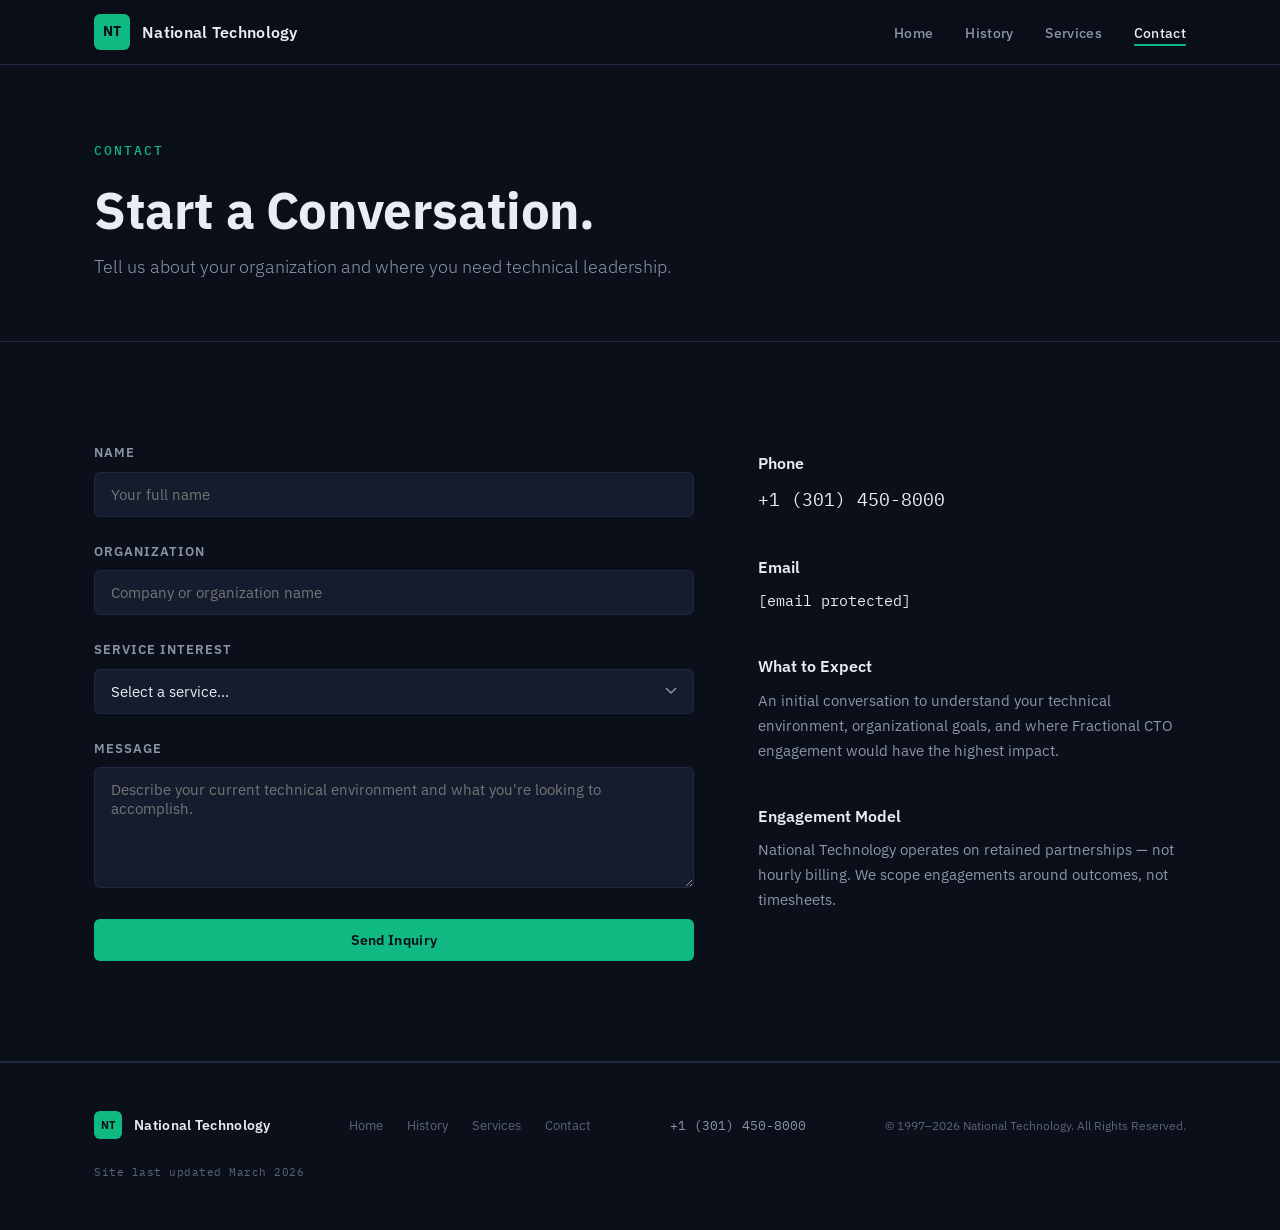
==== contact.html @ 27f22a54 "Add files via upload" ====
<!DOCTYPE html>
<html lang="en">
<head>
    <meta charset="UTF-8">
    <meta name="viewport" content="width=device-width, initial-scale=1.0">
    <title>Contact | National Technology</title>
    <meta name="description" content="Inquire about Fractional CTO services from National Technology.">
    <link rel="icon" type="image/svg+xml" href="favicon.svg">
    <link rel="preconnect" href="https://fonts.googleapis.com">
    <link rel="preconnect" href="https://fonts.gstatic.com" crossorigin>
    <link href="https://fonts.googleapis.com/css2?family=IBM+Plex+Sans:wght@300;400;500;600;700&family=IBM+Plex+Mono:wght@400;500&display=swap" rel="stylesheet">
    <link rel="stylesheet" href="styles.css">
</head>
<body>

    <!-- NAV -->
    <nav class="nav" id="nav">
        <div class="nav-inner">
            <a href="index.html" class="nav-logo">
                <span class="logo-mark">NT</span>
                <span class="logo-text">National Technology</span>
            </a>
            <button class="nav-toggle" id="navToggle" aria-label="Toggle navigation">
                <span></span><span></span><span></span>
            </button>
            <ul class="nav-links" id="navLinks">
                <li><a href="index.html">Home</a></li>
                <li><a href="history.html">History</a></li>
                <li><a href="services.html">Services</a></li>
                <li><a href="contact.html" class="active">Contact</a></li>
            </ul>
        </div>
    </nav>

    <!-- CONTACT HERO -->
    <section class="page-hero">
        <div class="container">
            <p class="hero-kicker">Contact</p>
            <h1 class="page-hero-title">Start a Conversation.</h1>
            <p class="page-hero-sub">Tell us about your organization and where you need technical leadership.</p>
        </div>
    </section>

    <!-- CONTACT FORM -->
    <section class="section contact-section">
        <div class="container">
            <div class="contact-grid">
                <div class="contact-form-wrap">
                    <form class="contact-form" id="contactForm" action="https://formspree.io/f/mqeywyep" method="POST">
                        <div class="form-group">
                            <label for="name">Name</label>
                            <input type="text" id="name" name="name" placeholder="Your full name" required>
                        </div>
                        <div class="form-group">
                            <label for="org">Organization</label>
                            <input type="text" id="org" name="organization" placeholder="Company or organization name">
                        </div>
                        <div class="form-group">
                            <label for="service">Service Interest</label>
                            <select id="service" name="service">
                                <option value="">Select a service&hellip;</option>
                                <option value="retrieval">Retrieval &amp; Verification Architecture</option>
                                <option value="modernization">Legacy Infrastructure &amp; Data Modernization</option>
                                <option value="architecture">Strategic System Architecture</option>
                                <option value="general">General Fractional CTO Inquiry</option>
                            </select>
                        </div>
                        <div class="form-group">
                            <label for="message">Message</label>
                            <textarea id="message" name="message" rows="5" placeholder="Describe your current technical environment and what you're looking to accomplish."></textarea>
                        </div>
                        <button type="submit" class="btn btn-primary btn-full">Send Inquiry</button>
                    </form>
                </div>
                <div class="contact-info">
                    <div class="contact-info-block">
                        <h3>Phone</h3>
                        <p><a href="tel:+13014508000" class="contact-phone">+1 (301) 450-8000</a></p>
                    </div>
                    <div class="contact-info-block">
                        <h3>Email</h3>
                        <p><a href="/cdn-cgi/l/email-protection#95f6fafbe1f4f6e1d5fbf4e1fcfafbf4f9e1f0f6fdfbfaf9faf2ecbbf6faf8" class="contact-email"><span class="__cf_email__" data-cfemail="8fece0e1fbeeecfbcfe1eefbe6e0e1eee3fbeaece7e1e0e3e0e8f6a1ece0e2">[email&#160;protected]</span></a></p>
                    </div>
                    <div class="contact-info-block">
                        <h3>What to Expect</h3>
                        <p>An initial conversation to understand your technical environment, organizational goals, and where Fractional CTO engagement would have the highest impact.</p>
                    </div>
                    <div class="contact-info-block">
                        <h3>Engagement Model</h3>
                        <p>National Technology operates on retained partnerships — not hourly billing. We scope engagements around outcomes, not timesheets.</p>
                    </div>
                </div>
            </div>
        </div>
    </section>

    <!-- FOOTER -->
    <footer class="footer">
        <div class="container footer-inner">
            <div class="footer-brand">
                <span class="logo-mark">NT</span>
                <span class="logo-text">National Technology</span>
            </div>
            <nav class="footer-links">
                <a href="index.html">Home</a>
                <a href="history.html">History</a>
                <a href="services.html">Services</a>
                <a href="contact.html">Contact</a>
            </nav>
            <p class="footer-phone"><a href="tel:+13014508000">+1 (301) 450-8000</a></p>
            <p class="footer-copy">&copy; 1997&ndash;2026 National Technology. All Rights Reserved.</p>
            <p class="footer-updated">Site last updated March 2026</p>
        </div>
    </footer>

    <script data-cfasync="false" src="/cdn-cgi/scripts/5c5dd728/cloudflare-static/email-decode.min.js"></script><script src="main.js"></script>
    <script>
        // Pre-select service from query param
        (function() {
            const params = new URLSearchParams(window.location.search);
            const service = params.get('service');
            if (service) {
                const select = document.getElementById('service');
                if (select) {
                    for (let opt of select.options
---- styles.css ----
/* ============================================
   National Technology — Styles
   Palette: Deep Navy / Slate / Emerald Accent
   ============================================ */

:root {
    --bg-primary: #0a0f1a;
    --bg-secondary: #0f1624;
    --bg-card: #141c2e;
    --bg-card-hover: #1a2540;
    --border: #1e2a45;
    --border-light: #283654;
    --text-primary: #e8ecf4;
    --text-secondary: #8b95a8;
    --text-dim: #5a6478;
    --accent: #10b981;
    --accent-dim: #065f46;
    --accent-glow: rgba(16, 185, 129, 0.15);
    --white: #ffffff;
    --font-sans: 'IBM Plex Sans', -apple-system, sans-serif;
    --font-mono: 'IBM Plex Mono', monospace;
}

/* RESET */
*, *::before, *::after { box-sizing: border-box; margin: 0; padding: 0; }
html { scroll-behavior: smooth; }
body {
    font-family: var(--font-sans);
    background: var(--bg-primary);
    color: var(--text-primary);
    line-height: 1.65;
    -webkit-font-smoothing: antialiased;
    overflow-x: hidden;
}
a { color: inherit; text-decoration: none; }
img { max-width: 100%; display: block; }

/* CONTAINER */
.container {
    max-width: 1140px;
    margin: 0 auto;
    padding: 0 24px;
}

/* ---- NAV ---- */
.nav {
    position: fixed;
    top: 0; left: 0; right: 0;
    z-index: 100;
    background: rgba(10, 15, 26, 0.85);
    backdrop-filter: blur(12px);
    border-bottom: 1px solid var(--border);
    transition: background 0.3s;
}
.nav-inner {
    max-width: 1140px;
    margin: 0 auto;
    padding: 0 24px;
    display: flex;
    align-items: center;
    justify-content: space-between;
    height: 64px;
}
.nav-logo {
    display: flex;
    align-items: center;
    gap: 12px;
}
.logo-mark {
    display: inline-flex;
    align-items: center;
    justify-content: center;
    width: 36px; height: 36px;
    background: var(--accent);
    color: var(--bg-primary);
    font-weight: 700;
    font-size: 14px;
    letter-spacing: 0.5px;
    border-radius: 6px;
}
.logo-text {
    font-weight: 600;
    font-size: 16px;
    letter-spacing: 0.3px;
}
.nav-links {
    display: flex;
    list-style: none;
    gap: 32px;
}
.nav-links a {
    font-size: 14px;
    font-weight: 500;
    color: var(--text-secondary);
    letter-spacing: 0.3px;
    transition: color 0.2s;
    position: relative;
}
.nav-links a:hover,
.nav-links a.active {
    color: var(--text-primary);
}
.nav-links a.active::after {
    content: '';
    position: absolute;
    bottom: -4px;
    left: 0; right: 0;
    height: 2px;
    background: var(--accent);
    border-radius: 1px;
}
.nav-toggle {
    display: none;
    flex-direction: column;
    gap: 5px;
    background: none;
    border: none;
    cursor: pointer;
    padding: 4px;
}
.nav-toggle span {
    display: block;
    width: 24px;
    height: 2px;
    background: var(--text-primary);
    border-radius: 1px;
    transition: 0.2s;
}

/* ---- BUTTONS ---- */
.btn {
    display: inline-flex;
    align-items: center;
    justify-content: center;
    padding: 12px 28px;
    font-family: var(--font-sans);
    font-size: 14px;
    font-weight: 600;
    letter-spacing: 0.3px;
    border-radius: 6px;
    border: none;
    cursor: pointer;
    transition: all 0.2s;
}
.btn-primary {
    background: var(--accent);
    color: var(--bg-primary);
}
.btn-primary:hover {
    background: #0fd993;
    box-shadow: 0 0 24px var(--accent-glow);
}
.btn-outline {
    background: transparent;
    color: var(--text-primary);
    border: 1px solid var(--border-light);
}
.btn-outline:hover {
    border-color: var(--accent);
    color: var(--accent);
}
.btn-full { width: 100%; }

/* ---- HERO (Home) ---- */
.hero {
    position: relative;
    min-height: 100vh;
    display: flex;
    align-items: center;
    padding-top: 64px;
    overflow: hidden;
}
.hero-bg {
    position: absolute;
    inset: 0;
    background:
        radial-gradient(ellipse 60% 50% at 20% 50%, rgba(16, 185, 129, 0.06), transparent),
        radial-gradient(ellipse 50% 60% at 80% 30%, rgba(16, 185, 129, 0.04), transparent);
}
.hero-grid-overlay {
    position: absolute;
    inset: 0;
    background-image:
        linear-gradient(var(--border) 1px, transparent 1px),
        linear-gradient(90deg, var(--border) 1px, transparent 1px);
    background-size: 80px 80px;
    opacity: 0.15;
    pointer-events: none;
}
.hero-content {
    position: relative;
    z-index: 2;
}
.hero-kicker {
    font-family: var(--font-mono);
    font-size: 13px;
    font-weight: 500;
    color: var(--accent);
    letter-spacing: 2px;
    text-transform: uppercase;
    margin-bottom: 20px;
}
.hero-title {
    font-size: clamp(2.4rem, 5.5vw, 4.2rem);
    font-weight: 700;
    line-height: 1.12;
    letter-spacing: -0.5px;
    margin-bottom: 20px;
}
.hero-sub {
    font-size: clamp(1rem, 2vw, 1.25rem);
    color: var(--text-secondary);
    font-weight: 300;
    margin-bottom: 40px;
    max-width: 540px;
}
.hero-ctas {
    display: flex;
    gap: 16px;
    flex-wrap: wrap;
}

/* ---- PAGE HERO (subpages) ---- */
.page-hero {
    padding: 140px 0 60px;
    border-bottom: 1px solid var(--border);
}
.page-hero-title {
    font-size: clamp(2rem, 4.5vw, 3.2rem);
    font-weight: 700;
    line-height: 1.15;
    letter-spacing: -0.4px;
    margin-bottom: 12px;
}
.page-hero-sub {
    font-size: 1.1rem;
    color: var(--text-secondary);
    font-weight: 300;
}

/* ---- SECTIONS ---- */
.section {
    padding: 100px 0;
    border-bottom: 1px solid var(--border);
}
.section-tag {
    display: inline-block;
    font-family: var(--font-mono);
    font-size: 12px;
    font-weight: 500;
    color: var(--accent);
    letter-spacing: 2px;
    text-transform: uppercase;
    margin-bottom: 16px;
}
.section-heading {
    font-size: clamp(1.6rem, 3.5vw, 2.4rem);
    font-weight: 700;
    line-height: 1.2;
    letter-spacing: -0.3px;
    margin-bottom: 48px;
}

/* ---- LEGACY ---- */
.legacy-grid {
    display: grid;
    grid-template-columns: 1fr 1.5fr;
    gap: 64px;
    align-items: start;
}
.legacy-body p {
    color: var(--text-secondary);
    font-size: 1.05rem;
    margin-bottom: 20px;
}
.legacy-stats {
    display: flex;
    gap: 48px;
    margin-top: 40px;
    padding-top: 32px;
    border-top: 1px solid var(--border);
}
.stat-num {
    display: block;
    font-size: 2rem;
    font-weight: 700;
    color: var(--text-primary);
    font-family: var(--font-mono);
}
.stat-label {
    font-size: 13px;
    color: var(--text-dim);
    letter-spacing: 0.5px;
    text-transform: uppercase;
}

/* ---- SERVICES GRID (Home preview) ---- */
.services-grid {
    display: grid;
    grid-template-columns: repeat(3, 1fr);
    gap: 24px;
    margin-bottom: 48px;
}
.service-card {
    background: var(--bg-card);
    border: 1px solid var(--border);
    border-radius: 8px;
    padding: 36px 28px;
    transition: all 0.25s;
}
.service-card:hover {
    background: var(--bg-card-hover);
    border-color: var(--border-light);
    transform: translateY(-2px);
}
.service-num {
    font-family: var(--font-mono);
    font-size: 12px;
    color: var(--accent);
    font-weight: 500;
    margin-bottom: 16px;
    display: block;
}
.service-card h3 {
    font-size: 1.15rem;
    font-weight: 600;
    margin-bottom: 12px;
    line-height: 1.3;
}
.service-card p {
    font-size: 0.95rem;
    color: var(--text-secondary);
    line-height: 1.6;
}
.services-cta {
    text-align: center;
}

/* ---- STATEMENT (History) ---- */
.statement-grid {
    max-width: 760px;
}
.statement-text {
    font-size: 1.15rem;
    line-height: 1.8;
    color: var(--text-secondary);
    border-left: 3px solid var(--accent);
    padding-left: 28px;
    font-style: normal;
}

/* ---- TIMELINE (History) ---- */
.timeline {
    position: relative;
    margin-top: 48px;
    padding-left: 40px;
}
.timeline-line {
    position: absolute;
    left: 7px;
    top: 8px;
    bottom: 8px;
    width: 2px;
    background: var(--border-light);
}
.timeline-item {
    position: relative;
    padding-bottom: 56px;
}
.timeline-item:last-child { padding-bottom: 0; }
.timeline-marker {
    position: absolute;
    left: -40px;
    top: 6px;
    width: 16px;
    height: 16px;
    border-radius: 50%;
    background: var(--bg-primary);
    border: 2px solid var(--accent);
    z-index: 2;
}
.timeline-range {
    font-family: var(--font-mono);
    font-size: 13px;
    color: var(--accent);
    font-weight: 500;
    letter-spacing: 1px;
}
.timeline-content {
    margin-top: 12px;
}
.timeline-content h3 {
    font-size: 1.2rem;
    font-weight: 600;
    margin-bottom: 8px;
}
.timeline-content p {
    color: var(--text-secondary);
    font-size: 0.95rem;
    max-width: 560px;
}

/* ---- SERVICES DETAIL (Services page) ---- */
.services-detail { padding-top: 80px; }
.service-detail-card {
    background: var(--bg-card);
    border: 1px solid var(--border);
    border-radius: 10px;
    padding: 48px;
    margin-bottom: 32px;
    transition: border-color 0.25s;
}
.service-detail-card:hover {
    border-color: var(--border-light);
}
.service-detail-head {
    display: flex;
    align-items: center;
    gap: 20px;
    margin-bottom: 28px;
}
.service-detail-head .service-num {
    margin-bottom: 0;
    font-size: 14px;
}
.service-detail-head h2 {
    font-size: 1.5rem;
    font-weight: 700;
}
.service-lead {
    font-size: 1.1rem;
    color: var(--text-secondary);
    margin-bottom: 32px;
    max-width: 640px;
}
.service-points {
    display: grid;
    grid-template-columns: 1fr 1fr;
    gap: 32px;
    margin-bottom: 32px;
}
.service-point h4 {
    font-size: 13px;
    font-weight: 600;
    text-transform: uppercase;
    letter-spacing: 1px;
    color: var(--accent);
    margin-bottom: 8px;
}
.service-point p {
    font-size: 0.95rem;
    color: var(--text-secondary);
    line-height: 1.65;
}

/* ---- CONTACT ---- */
.contact-grid {
    display: grid;
    grid-template-columns: 1.4fr 1fr;
    gap: 64px;
    align-items: start;
}
.form-group {
    margin-bottom: 24px;
}
.form-group label {
    display: block;
    font-size: 13px;
    font-weight: 600;
    text-transform: uppercase;
    letter-spacing: 1px;
    color: var(--text-secondary);
    margin-bottom: 8px;
}
.form-group input,
.form-group select,
.form-group textarea {
    width: 100%;
    padding: 12px 16px;
    font-family: var(--font-sans);
    font-size: 15px;
    color: var(--text-primary);
    background: var(--bg-card);
    border: 1px solid var(--border);
    border-radius: 6px;
    outline: none;
    transition: border-color 0.2s;
}
.form-group input:focus,
.form-group select:focus,
.form-group textarea:focus {
    border-color: var(--accent);
    box-shadow: 0 0 0 3px var(--accent-glow);
}
.form-group select {
    appearance: none;
    background-image: url("data:image/svg+xml,%3Csvg xmlns='http://www.w3.org/2000/svg' width='12' height='8'%3E%3Cpath d='M1 1l5 5 5-5' stroke='%238b95a8' stroke-width='1.5' fill='none'/%3E%3C/svg%3E");
    background-repeat: no-repeat;
    background-position: right 16px center;
    padding-right: 40px;
}
.form-group textarea {
    resize: vertical;
    min-height: 120px;
}
.form-note {
    margin-top: 16px;
    font-size: 13px;
    color: var(--text-dim);
    text-align: center;
}
.contact-info {
    padding-top: 8px;
}
.contact-info-block {
    margin-bottom: 40px;
}
.contact-info-block h3 {
    font-size: 1rem;
    font-weight: 600;
    margin-bottom: 8px;
}
.contact-info-block p {
    font-size: 0.95rem;
    color: var(--text-secondary);
    line-height: 1.65;
}

/* ---- CLIENT ENVIRONMENTS (History) ---- */
.environments-intro {
    font-size: 1rem;
    color: var(--text-secondary);
    max-width: 680px;
    margin-bottom: 48px;
    line-height: 1.7;
}
.env-grid {
    display: grid;
    grid-template-columns: repeat(3, 1fr);
    gap: 24px;
}
.env-card {
    background: var(--bg-card);
    border: 1px solid var(--border);
    border-radius: 8px;
    padding: 32px 24px;
    transition: all 0.25s;
}
.env-card:hover {
    background: var(--bg-card-hover);
    border-color: var(--border-light);
}
.env-icon {
    display: inline-block;
    color: var(--accent);
    font-size: 10px;
    margin-bottom: 14px;
}
.env-card h3 {
    font-size: 1.05rem;
    font-weight: 600;
    margin-bottom: 10px;
    line-height: 1.3;
}
.env-card p {
    font-size: 0.9rem;
    color: var(--text-secondary);
    line-height: 1.65;
}

.contact-phone {
    font-family: var(--font-mono);
    font-size: 1.1rem;
    color: var(--text-primary);
    transition: color 0.2s;
}
.contact-phone:hover { color: var(--accent); }
.contact-email {
    font-family: var(--font-mono);
    font-size: 0.95rem;
    color: var(--text-primary);
    transition: color 0.2s;
}
.contact-email:hover { color: var(--accent); }

/* ---- FOOTER ---- */
.footer {
    padding: 48px 0;
    border-top: 1px solid var(--border);
}
.footer-inner {
    display: flex;
    align-items: center;
    justify-content: space-between;
    flex-wrap: wrap;
    gap: 24px;
}
.footer-brand {
    display: flex;
    align-items: center;
    gap: 12px;
}
.footer-brand .logo-mark {
    width: 28px; height: 28px;
    font-size: 11px;
}
.footer-brand .logo-text {
    font-size: 14px;
}
.footer-links {
    display: flex;
    gap: 24px;
}
.footer-links a {
    font-size: 13px;
    color: var(--text-dim);
    transition: color 0.2s;
}
.footer-links a:hover { color: var(--text-primary); }
.footer-copy {
    font-size: 12px;
    color: var(--text-dim);
}
.footer-phone {
    font-size: 13px;
}
.footer-phone a {
    font-family: var(--font-mono);
    color: var(--text-secondary);
    transition: color 0.2s;
}
.footer-phone a:hover { color: var(--accent); }
.footer-updated {
    font-size: 11px;
    color: var(--text-dim);
    font-family: var(--font-mono);
    letter-spacing: 0.5px;
}

/* ---- ANIMATIONS ---- */
@keyframes fadeUp {
    from { opacity: 0; transform: translateY(20px); }
    to { opacity: 1; transform: translateY(0); }
}
.hero-kicker { animation: fadeUp 0.6s ease both; }
.hero-title { animation: fadeUp 0.6s ease 0.1s both; }
.hero-sub { animation: fadeUp 0.6s ease 0.2s both; }
.hero-ctas { animation: fadeUp 0.6s ease 0.3s both; }

/* ---- RESPONSIVE ---- */
@media (max-width: 768px) {
    .nav-toggle { display: flex; }
    .nav-links {
        position: fixed;
        top: 64px;
        left: 0; right: 0;
        background: var(--bg-primary);
        border-bottom: 1px solid var(--border);
        flex-direction: column;
        padding: 24px;
        gap: 20px;
        display: none;
    }
    .nav-links.open { display: flex; }
    .legacy-grid { grid-template-columns: 1fr; gap: 32px; }
    .services-grid { grid-template-columns: 1fr; }
    .env-grid { grid-template-columns: 1fr; }
    .service-points { grid-template-columns: 1fr; }
    .service-detail-card { padding: 28px 20px; }
    .contact-grid { grid-template-columns: 1fr; gap: 40px; }
    .legacy-stats { gap: 32px; }
    .footer-inner { flex-direction: column; text-align: center; }
    .footer-links { justify-content: center; }
    .hero { min-height: 85vh; }
}
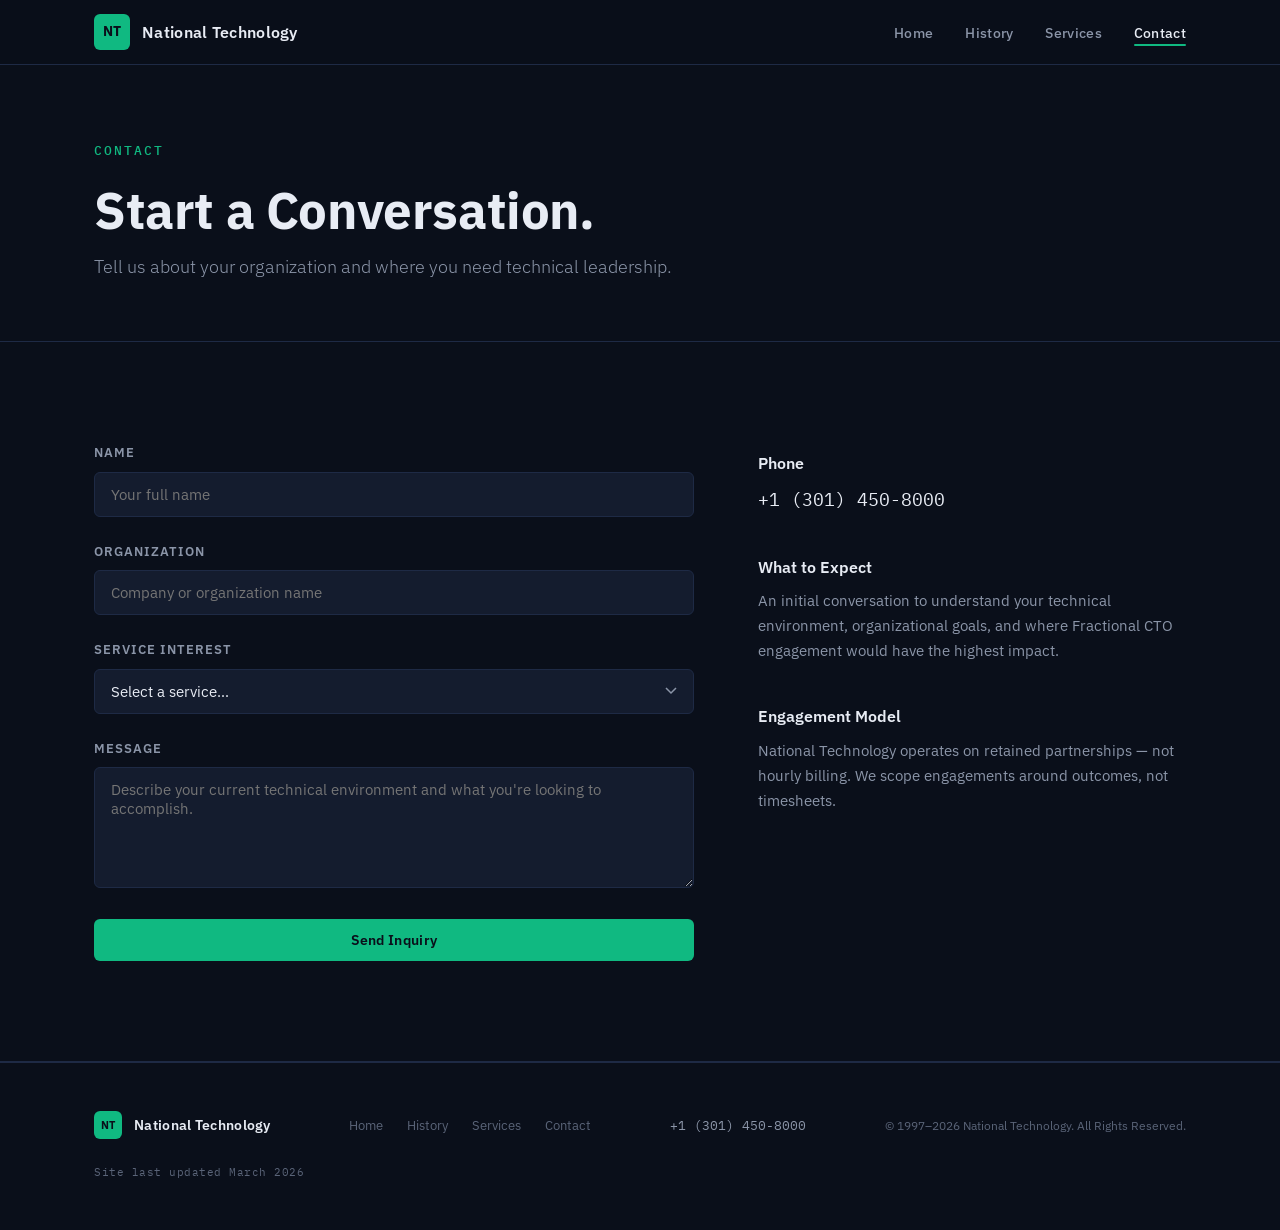
==== commit 64bcace4: "Add files via upload" ====
--- a/contact.html
+++ b/contact.html
@@ -78,10 +78,6 @@
                         <p><a href="tel:+13014508000" class="contact-phone">+1 (301) 450-8000</a></p>
                     </div>
                     <div class="contact-info-block">
-                        <h3>Email</h3>
-                        <p><a href="/cdn-cgi/l/email-protection#95f6fafbe1f4f6e1d5fbf4e1fcfafbf4f9e1f0f6fdfbfaf9faf2ecbbf6faf8" class="contact-email"><span class="__cf_email__" data-cfemail="8fece0e1fbeeecfbcfe1eefbe6e0e1eee3fbeaece7e1e0e3e0e8f6a1ece0e2">[email&#160;protected]</span></a></p>
-                    </div>
-                    <div class="contact-info-block">
                         <h3>What to Expect</h3>
                         <p>An initial conversation to understand your technical environment, organizational goals, and where Fractional CTO engagement would have the highest impact.</p>
                     </div>
@@ -113,7 +109,7 @@
         </div>
     </footer>
 
-    <script data-cfasync="false" src="/cdn-cgi/scripts/5c5dd728/cloudflare-static/email-decode.min.js"></script><script src="main.js"></script>
+    <script src="main.js"></script>
     <script>
         // Pre-select service from query param
         (function() {
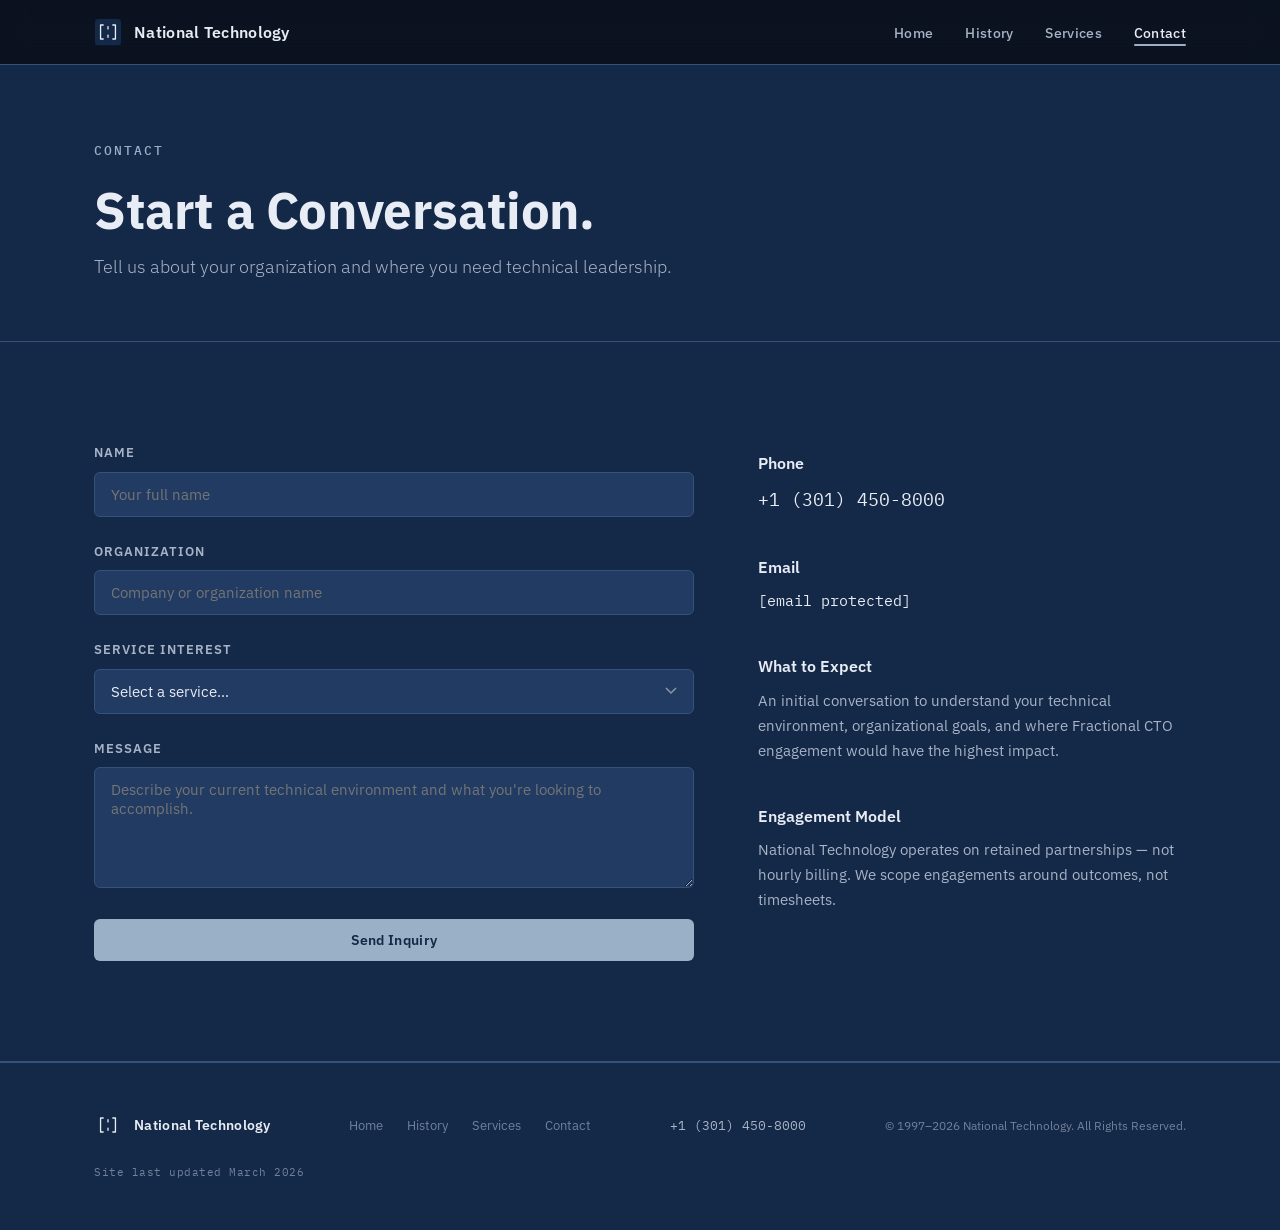
==== commit b2444adc: "Add files via upload" ====
--- a/contact.html
+++ b/contact.html
@@ -17,7 +17,7 @@
     <nav class="nav" id="nav">
         <div class="nav-inner">
             <a href="index.html" class="nav-logo">
-                <span class="logo-mark">NT</span>
+                <img src="favicon.svg" alt="National Technology" class="logo-mark logo-mark-img">
                 <span class="logo-text">National Technology</span>
             </a>
             <button class="nav-toggle" id="navToggle" aria-label="Toggle navigation">
@@ -78,6 +78,10 @@
                         <p><a href="tel:+13014508000" class="contact-phone">+1 (301) 450-8000</a></p>
                     </div>
                     <div class="contact-info-block">
+                        <h3>Email</h3>
+                        <p><a href="/cdn-cgi/l/email-protection#95f6fafbe1f4f6e1d5fbf4e1fcfafbf4f9e1f0f6fdfbfaf9faf2ecbbf6faf8" class="contact-email"><span class="__cf_email__" data-cfemail="8fece0e1fbeeecfbcfe1eefbe6e0e1eee3fbeaece7e1e0e3e0e8f6a1ece0e2">[email&#160;protected]</span></a></p>
+                    </div>
+                    <div class="contact-info-block">
                         <h3>What to Expect</h3>
                         <p>An initial conversation to understand your technical environment, organizational goals, and where Fractional CTO engagement would have the highest impact.</p>
                     </div>
@@ -94,7 +98,7 @@
     <footer class="footer">
         <div class="container footer-inner">
             <div class="footer-brand">
-                <span class="logo-mark">NT</span>
+                <img src="favicon.svg" alt="National Technology" class="logo-mark logo-mark-img">
                 <span class="logo-text">National Technology</span>
             </div>
             <nav class="footer-links">
@@ -109,7 +113,7 @@
         </div>
     </footer>
 
-    <script src="main.js"></script>
+    <script data-cfasync="false" src="/cdn-cgi/scripts/5c5dd728/cloudflare-static/email-decode.min.js"></script><script src="main.js"></script>
     <script>
         // Pre-select service from query param
         (function() {
--- a/styles.css
+++ b/styles.css
@@ -4,18 +4,18 @@
    ============================================ */
 
 :root {
-    --bg-primary: #0a0f1a;
-    --bg-secondary: #0f1624;
-    --bg-card: #141c2e;
-    --bg-card-hover: #1a2540;
-    --border: #1e2a45;
-    --border-light: #283654;
+    --bg-primary: #142847;
+    --bg-secondary: #1a3155;
+    --bg-card: #213b63;
+    --bg-card-hover: #29456f;
+    --border: #35527b;
+    --border-light: #48668f;
     --text-primary: #e8ecf4;
-    --text-secondary: #8b95a8;
-    --text-dim: #5a6478;
-    --accent: #10b981;
-    --accent-dim: #065f46;
-    --accent-glow: rgba(16, 185, 129, 0.15);
+    --text-secondary: #a7b3c6;
+    --text-dim: #72809a;
+    --accent: #9ab0c6;
+    --accent-dim: #6f89a3;
+    --accent-glow: rgba(154, 176, 198, 0.16);
     --white: #ffffff;
     --font-sans: 'IBM Plex Sans', -apple-system, sans-serif;
     --font-mono: 'IBM Plex Mono', monospace;
@@ -47,7 +47,7 @@
     position: fixed;
     top: 0; left: 0; right: 0;
     z-index: 100;
-    background: rgba(10, 15, 26, 0.85);
+    background: rgba(20, 40, 71, 0.88);
     backdrop-filter: blur(12px);
     border-bottom: 1px solid var(--border);
     transition: background 0.3s;
@@ -70,13 +70,17 @@
     display: inline-flex;
     align-items: center;
     justify-content: center;
-    width: 36px; height: 36px;
-    background: var(--accent);
-    color: var(--bg-primary);
-    font-weight: 700;
-    font-size: 14px;
-    letter-spacing: 0.5px;
-    border-radius: 6px;
+    width: 28px;
+    height: 28px;
+    background: transparent;
+    color: inherit;
+    border-radius: 0;
+    padding: 0;
+}
+.logo-mark-img {
+    display: block;
+    width: 28px;
+    height: 28px;
 }
 .logo-text {
     font-weight: 600;
@@ -147,7 +151,7 @@
     color: var(--bg-primary);
 }
 .btn-primary:hover {
-    background: #0fd993;
+    background: #aec0d3;
     box-shadow: 0 0 24px var(--accent-glow);
 }
 .btn-outline {
@@ -174,8 +178,8 @@
     position: absolute;
     inset: 0;
     background:
-        radial-gradient(ellipse 60% 50% at 20% 50%, rgba(16, 185, 129, 0.06), transparent),
-        radial-gradient(ellipse 50% 60% at 80% 30%, rgba(16, 185, 129, 0.04), transparent);
+        radial-gradient(ellipse 60% 50% at 20% 50%, rgba(127, 155, 179, 0.06), transparent),
+        radial-gradient(ellipse 50% 60% at 80% 30%, rgba(127, 155, 179, 0.04), transparent);
 }
 .hero-grid-overlay {
     position: absolute;
@@ -602,7 +606,6 @@
 }
 .footer-brand .logo-mark {
     width: 28px; height: 28px;
-    font-size: 11px;
 }
 .footer-brand .logo-text {
     font-size: 14px;
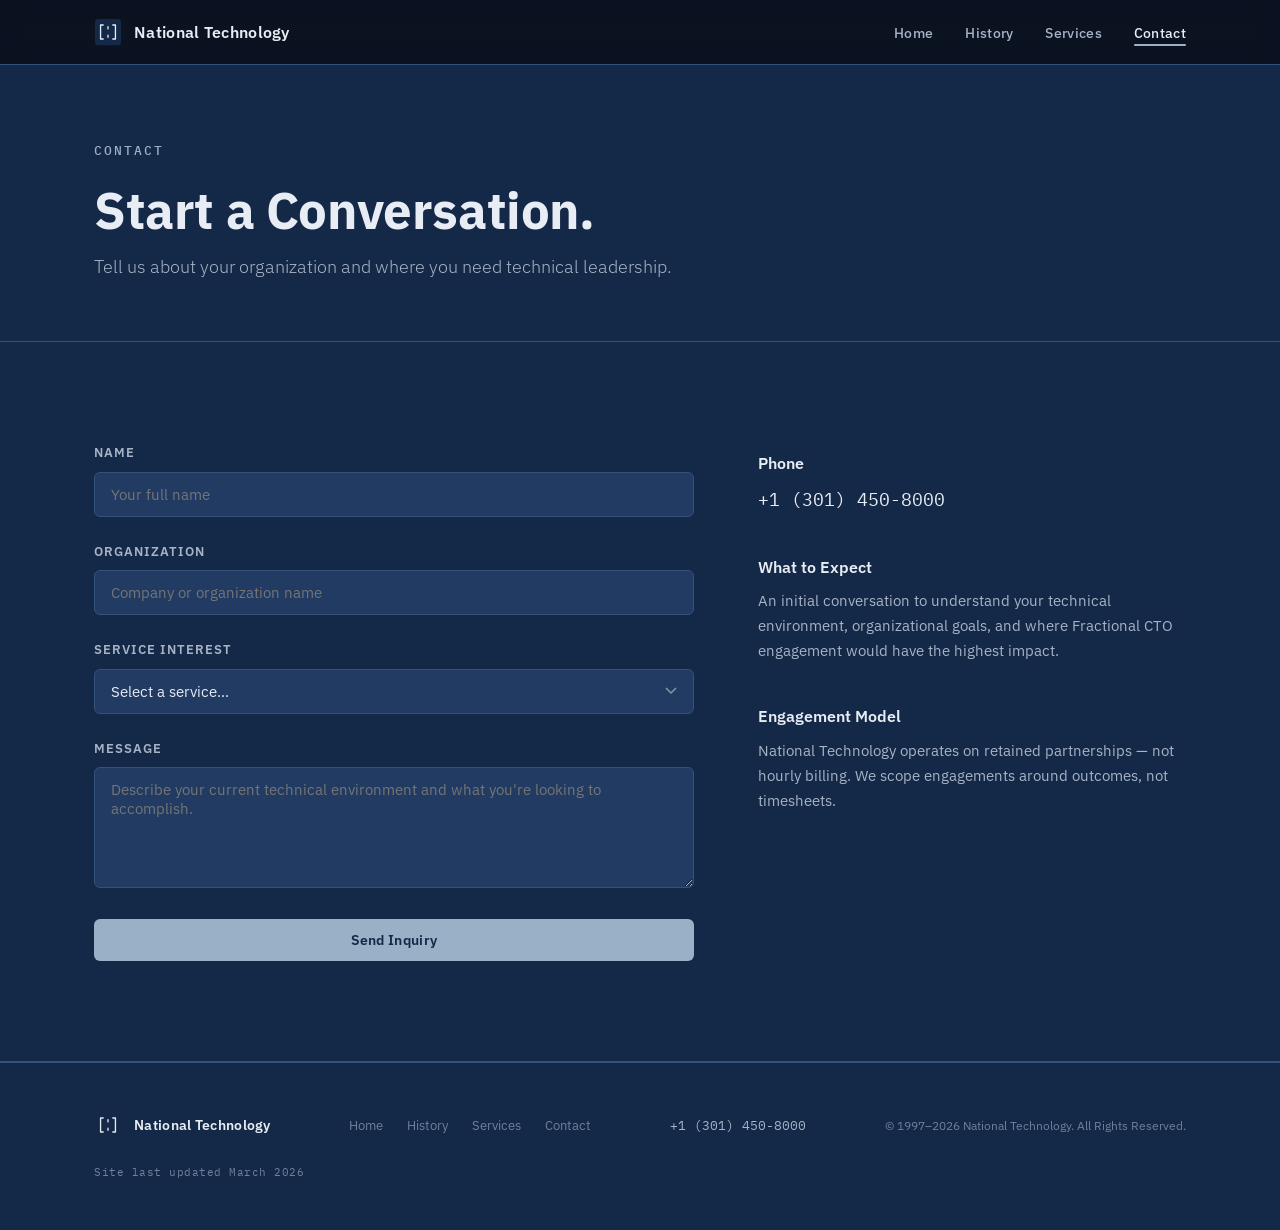
==== commit ce354ad2: "Add files via upload" ====
--- a/contact.html
+++ b/contact.html
@@ -78,10 +78,6 @@
                         <p><a href="tel:+13014508000" class="contact-phone">+1 (301) 450-8000</a></p>
                     </div>
                     <div class="contact-info-block">
-                        <h3>Email</h3>
-                        <p><a href="/cdn-cgi/l/email-protection#95f6fafbe1f4f6e1d5fbf4e1fcfafbf4f9e1f0f6fdfbfaf9faf2ecbbf6faf8" class="contact-email"><span class="__cf_email__" data-cfemail="8fece0e1fbeeecfbcfe1eefbe6e0e1eee3fbeaece7e1e0e3e0e8f6a1ece0e2">[email&#160;protected]</span></a></p>
-                    </div>
-                    <div class="contact-info-block">
                         <h3>What to Expect</h3>
                         <p>An initial conversation to understand your technical environment, organizational goals, and where Fractional CTO engagement would have the highest impact.</p>
                     </div>
@@ -113,7 +109,7 @@
         </div>
     </footer>
 
-    <script data-cfasync="false" src="/cdn-cgi/scripts/5c5dd728/cloudflare-static/email-decode.min.js"></script><script src="main.js"></script>
+    <script src="main.js"></script>
     <script>
         // Pre-select service from query param
         (function() {
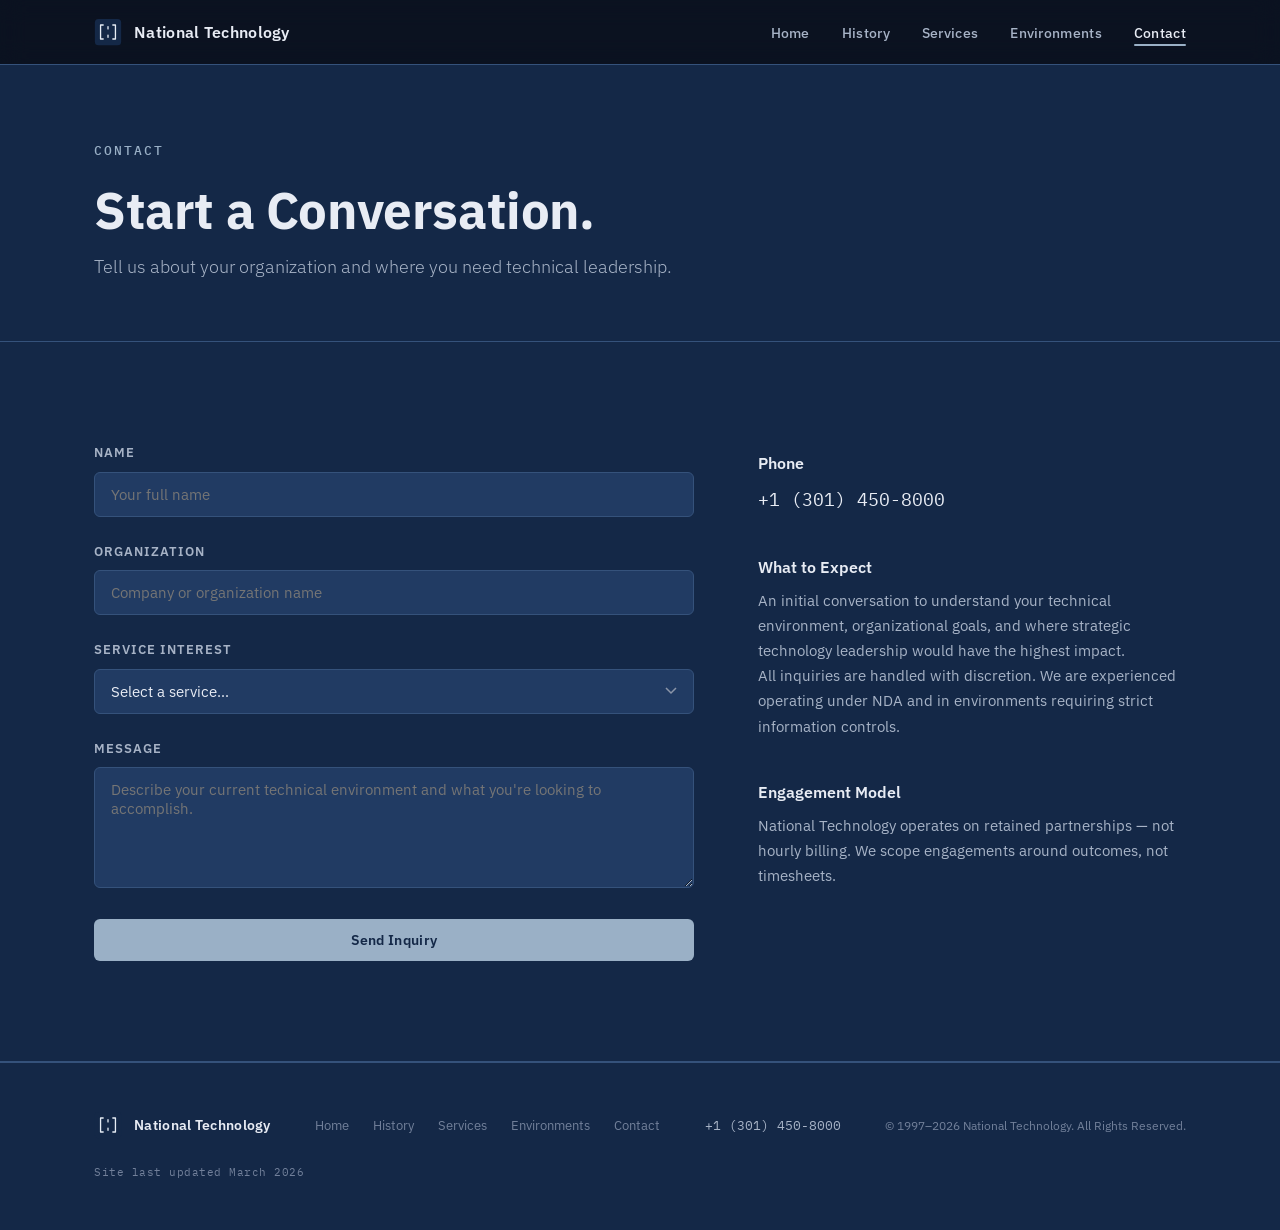
==== commit a610ef5a: "Add files via upload" ====
--- a/contact.html
+++ b/contact.html
@@ -4,7 +4,7 @@
     <meta charset="UTF-8">
     <meta name="viewport" content="width=device-width, initial-scale=1.0">
     <title>Contact | National Technology</title>
-    <meta name="description" content="Inquire about Fractional CTO services from National Technology.">
+    <meta name="description" content="Inquire about technology advisory services from National Technology.">
     <link rel="icon" type="image/svg+xml" href="favicon.svg">
     <link rel="preconnect" href="https://fonts.googleapis.com">
     <link rel="preconnect" href="https://fonts.gstatic.com" crossorigin>
@@ -27,6 +27,7 @@
                 <li><a href="index.html">Home</a></li>
                 <li><a href="history.html">History</a></li>
                 <li><a href="services.html">Services</a></li>
+                <li><a href="history.html#environments">Environments</a></li>
                 <li><a href="contact.html" class="active">Contact</a></li>
             </ul>
         </div>
@@ -59,10 +60,10 @@
                             <label for="service">Service Interest</label>
                             <select id="service" name="service">
                                 <option value="">Select a service&hellip;</option>
-                                <option value="retrieval">Retrieval &amp; Verification Architecture</option>
+                                <option value="ai-advisory">AI Integration &amp; Verification Advisory</option>
                                 <option value="modernization">Legacy Infrastructure &amp; Data Modernization</option>
                                 <option value="architecture">Strategic System Architecture</option>
-                                <option value="general">General Fractional CTO Inquiry</option>
+                                <option value="general">General Technology Advisory Inquiry</option>
                             </select>
                         </div>
                         <div class="form-group">
@@ -79,7 +80,8 @@
                     </div>
                     <div class="contact-info-block">
                         <h3>What to Expect</h3>
-                        <p>An initial conversation to understand your technical environment, organizational goals, and where Fractional CTO engagement would have the highest impact.</p>
+                        <p>An initial conversation to understand your technical environment, organizational goals, and where strategic technology leadership would have the highest impact.</p>
+                        <p>All inquiries are handled with discretion. We are experienced operating under NDA and in environments requiring strict information controls.</p>
                     </div>
                     <div class="contact-info-block">
                         <h3>Engagement Model</h3>
@@ -101,6 +103,7 @@
                 <a href="index.html">Home</a>
                 <a href="history.html">History</a>
                 <a href="services.html">Services</a>
+                <a href="history.html#environments">Environments</a>
                 <a href="contact.html">Contact</a>
             </nav>
             <p class="footer-phone"><a href="tel:+13014508000">+1 (301) 450-8000</a></p>
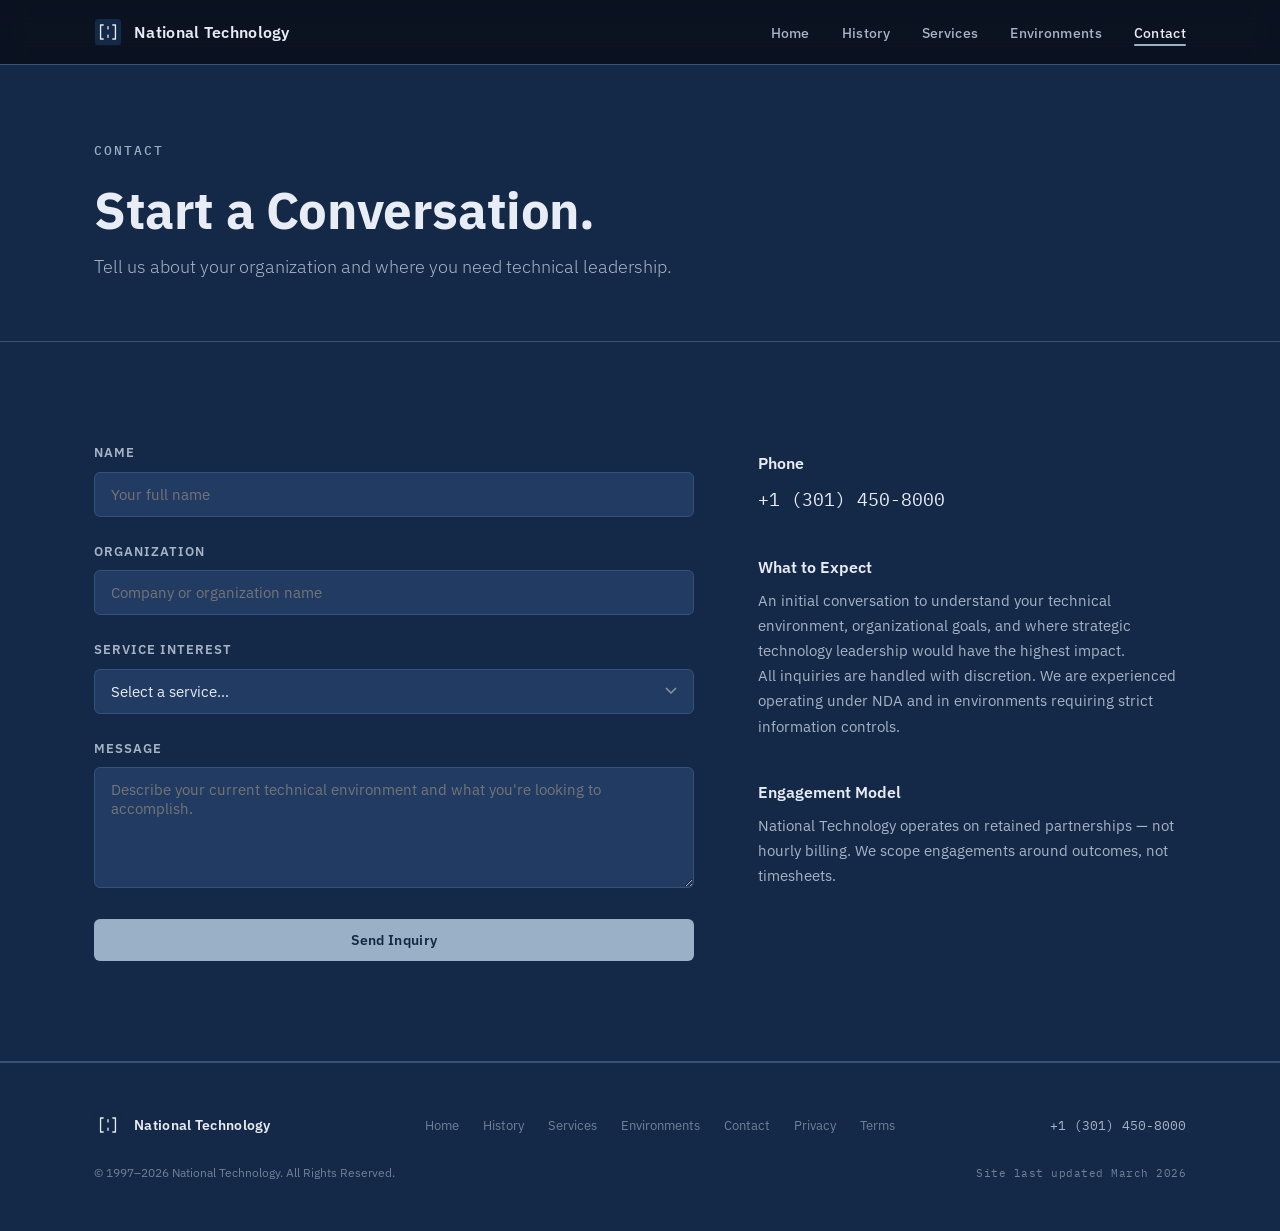
==== commit 3ef901ee: "Update contact.html" ====
--- a/contact.html
+++ b/contact.html
@@ -105,6 +105,8 @@
                 <a href="services.html">Services</a>
                 <a href="history.html#environments">Environments</a>
                 <a href="contact.html">Contact</a>
+                <a href="privacy.html">Privacy</a>
+                <a href="terms.html">Terms</a>
             </nav>
             <p class="footer-phone"><a href="tel:+13014508000">+1 (301) 450-8000</a></p>
             <p class="footer-copy">&copy; 1997&ndash;2026 National Technology. All Rights Reserved.</p>
@@ -121,4 +123,4 @@
             if (service) {
                 const select = document.getElementById('service');
                 if (select) {
-                    for (let opt of select.options+                    for (let opt of select.options
